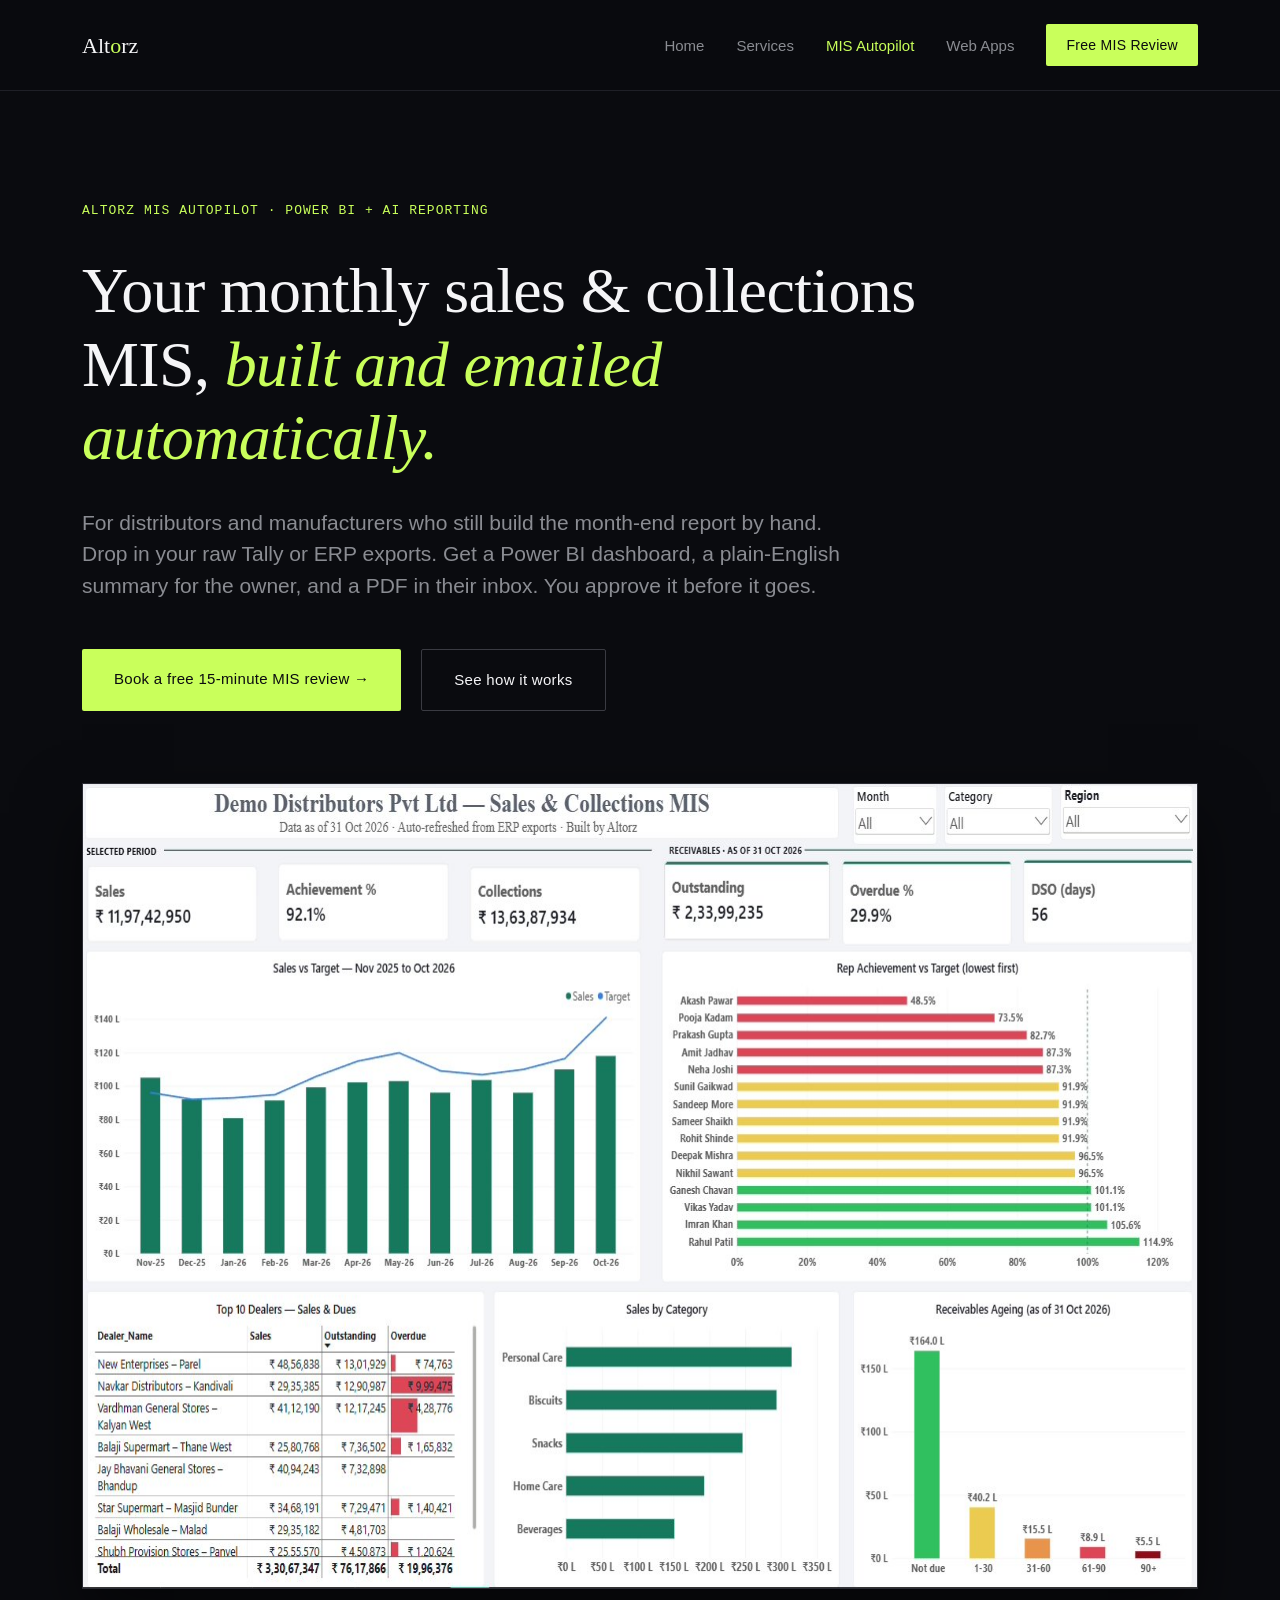
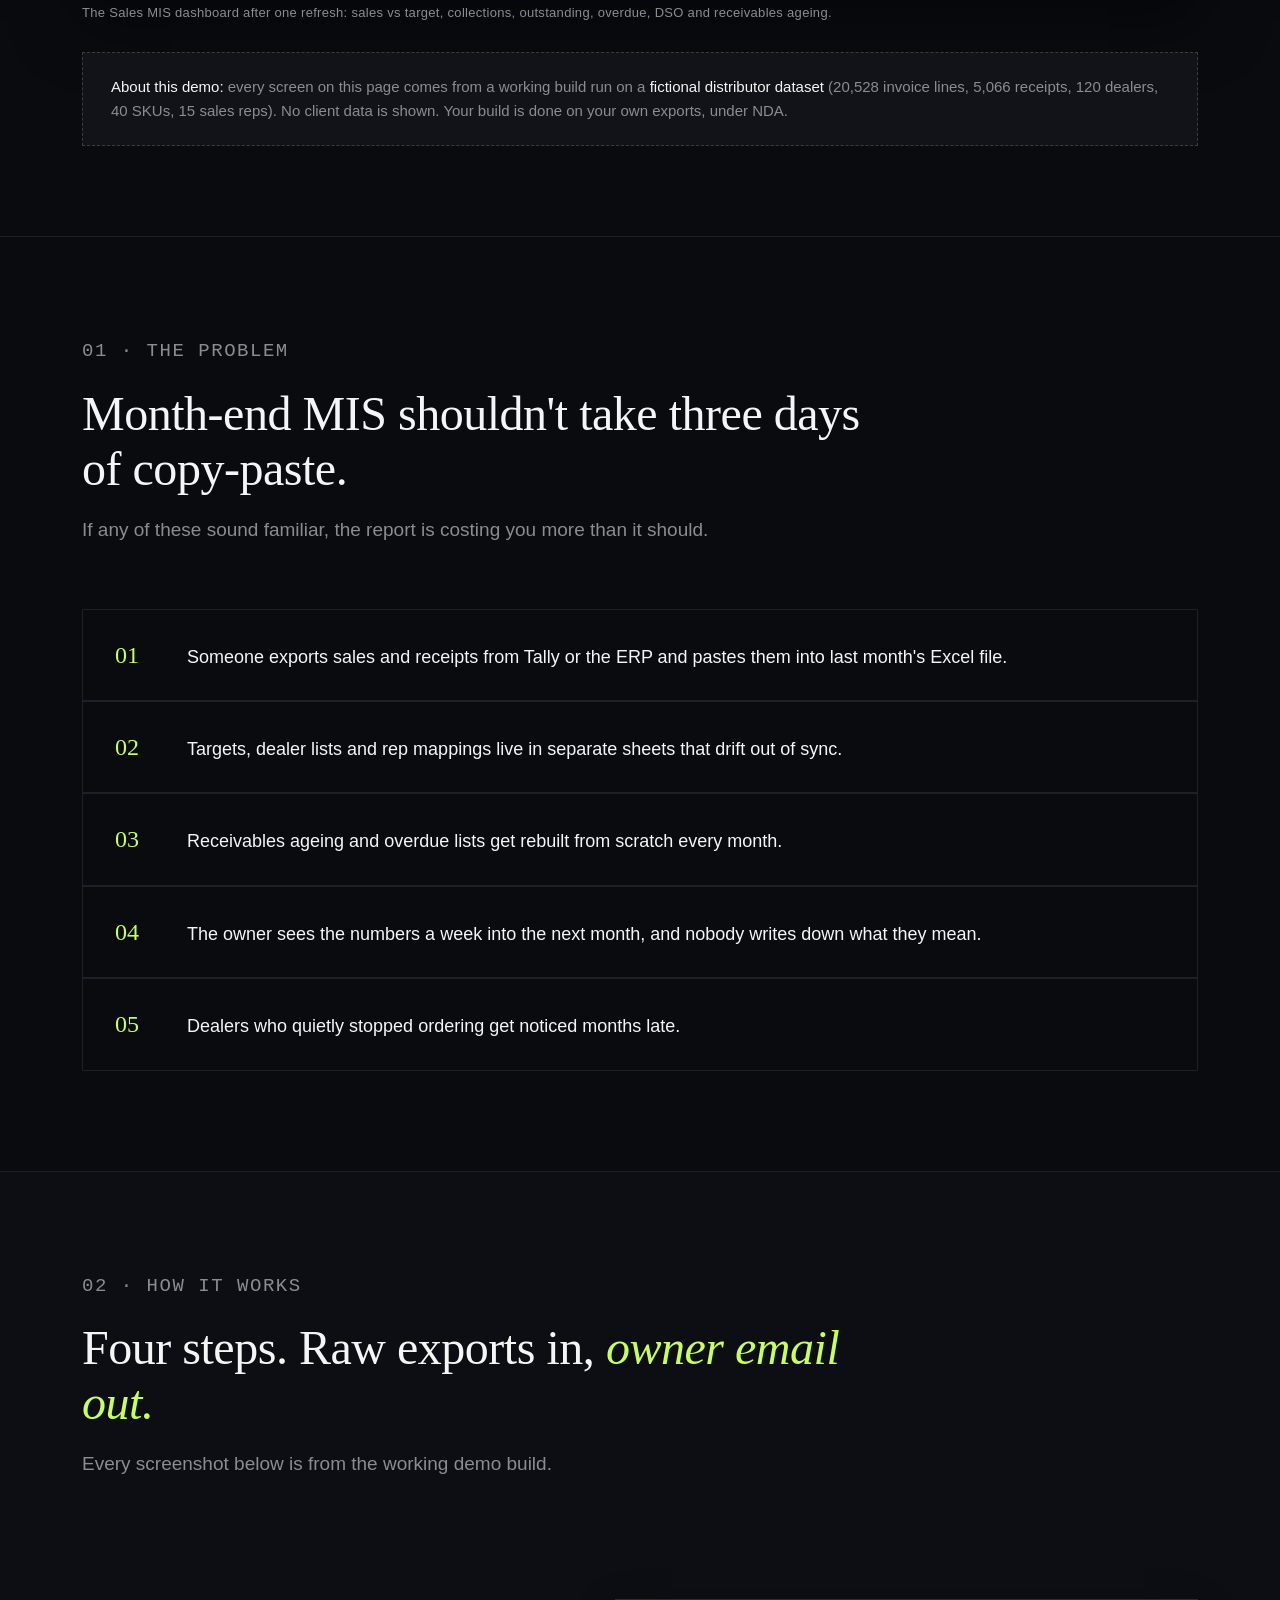
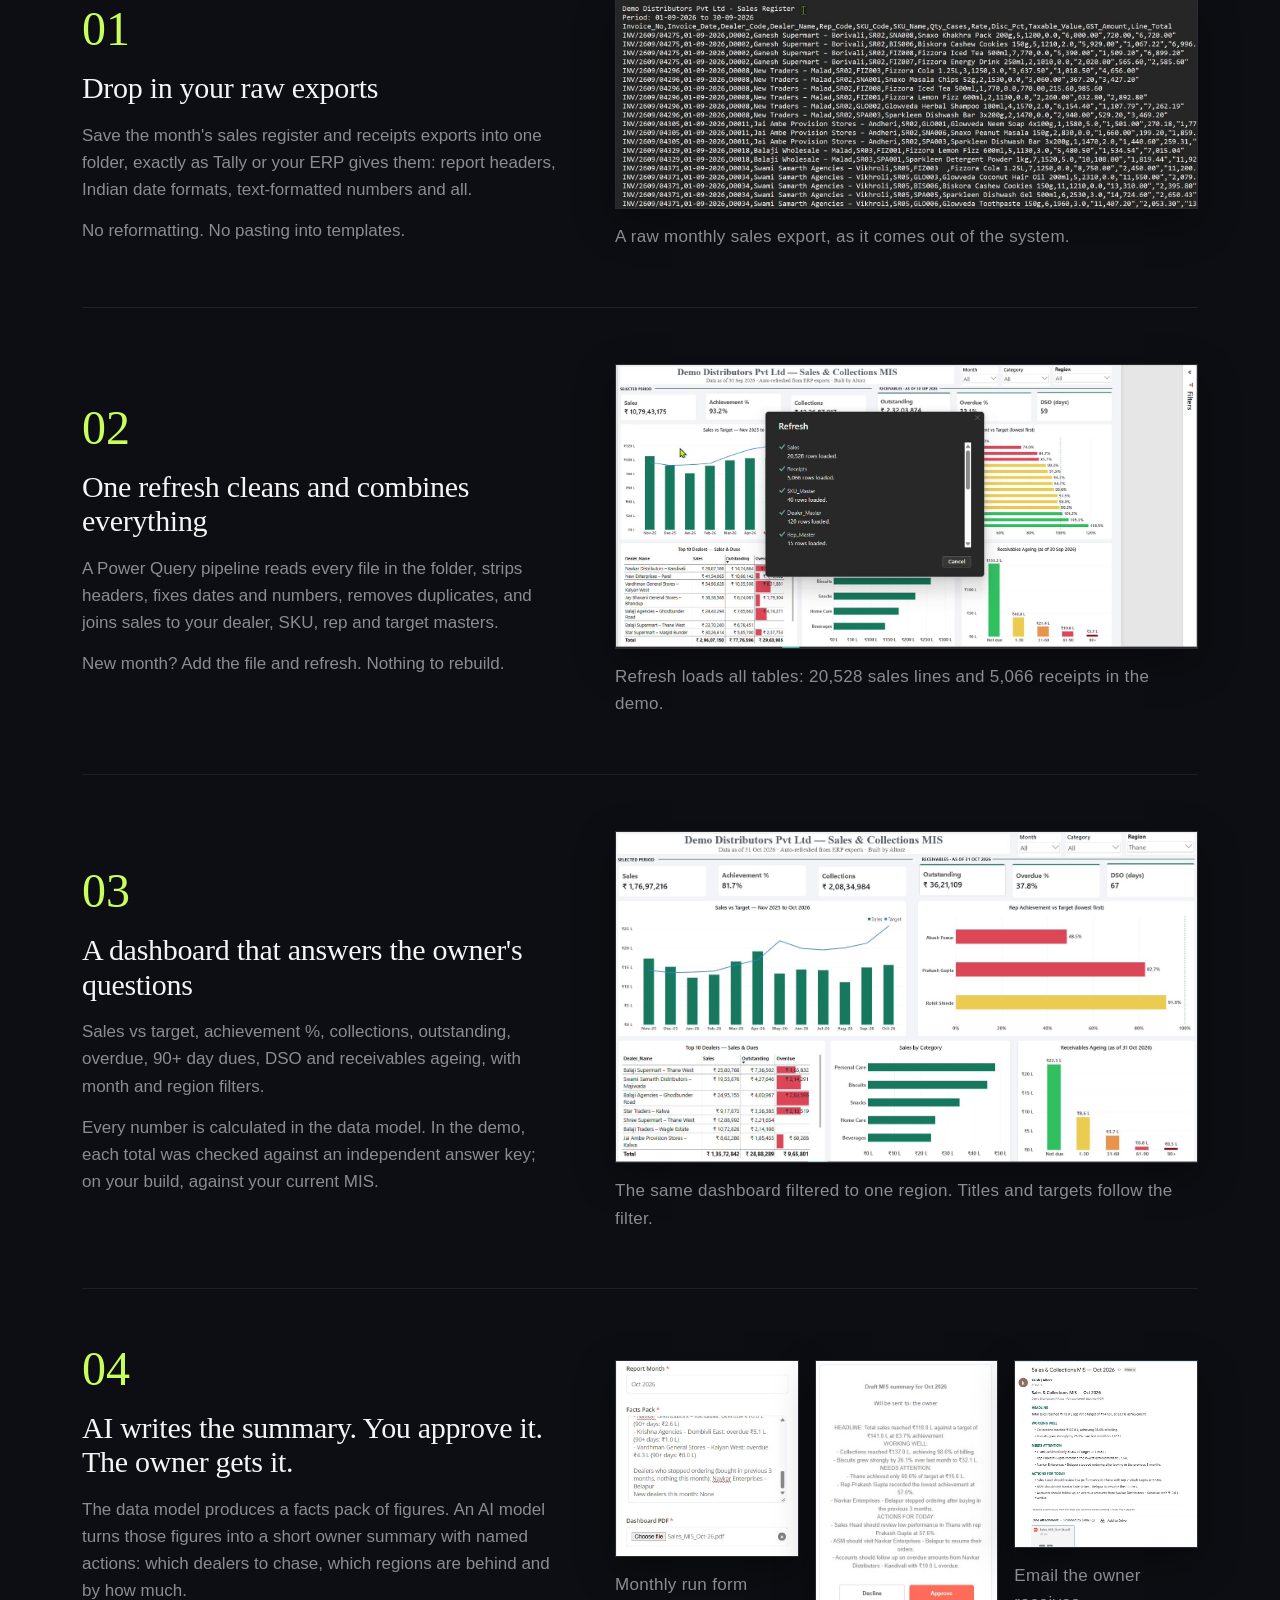
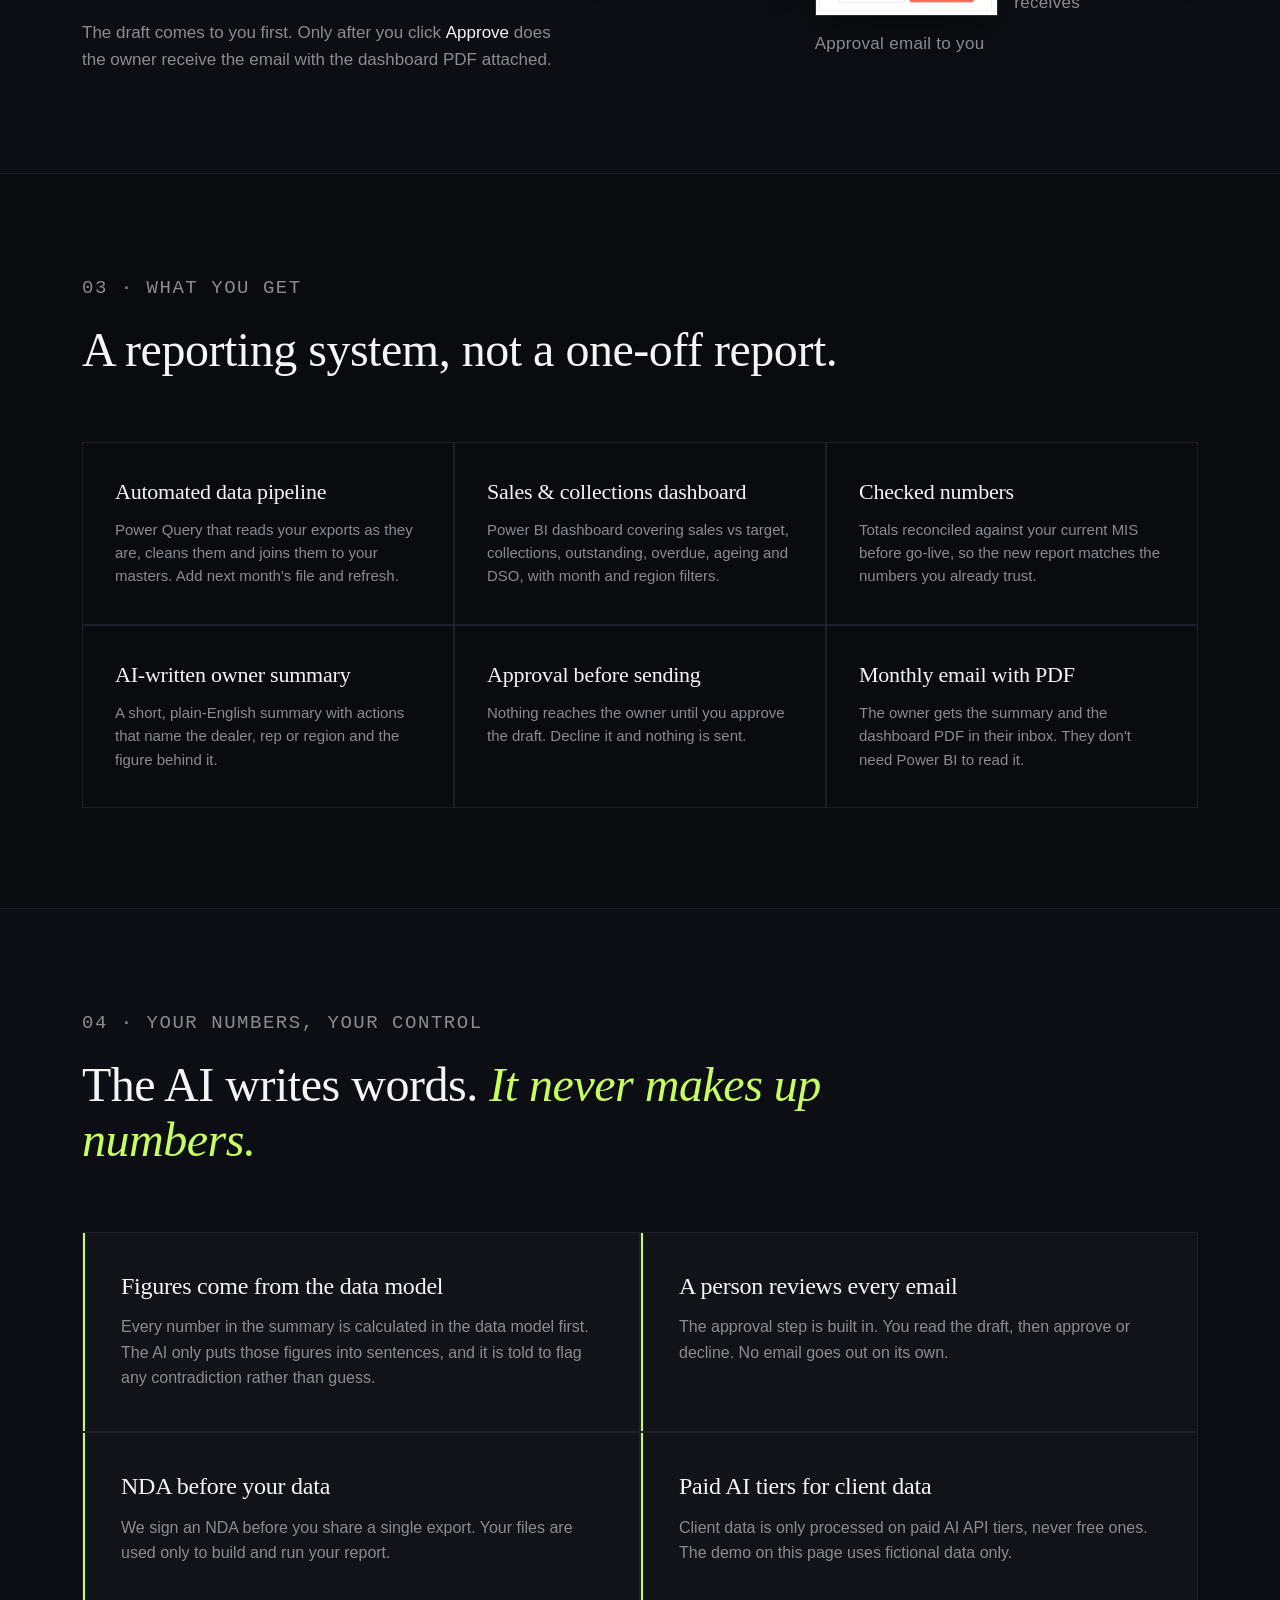
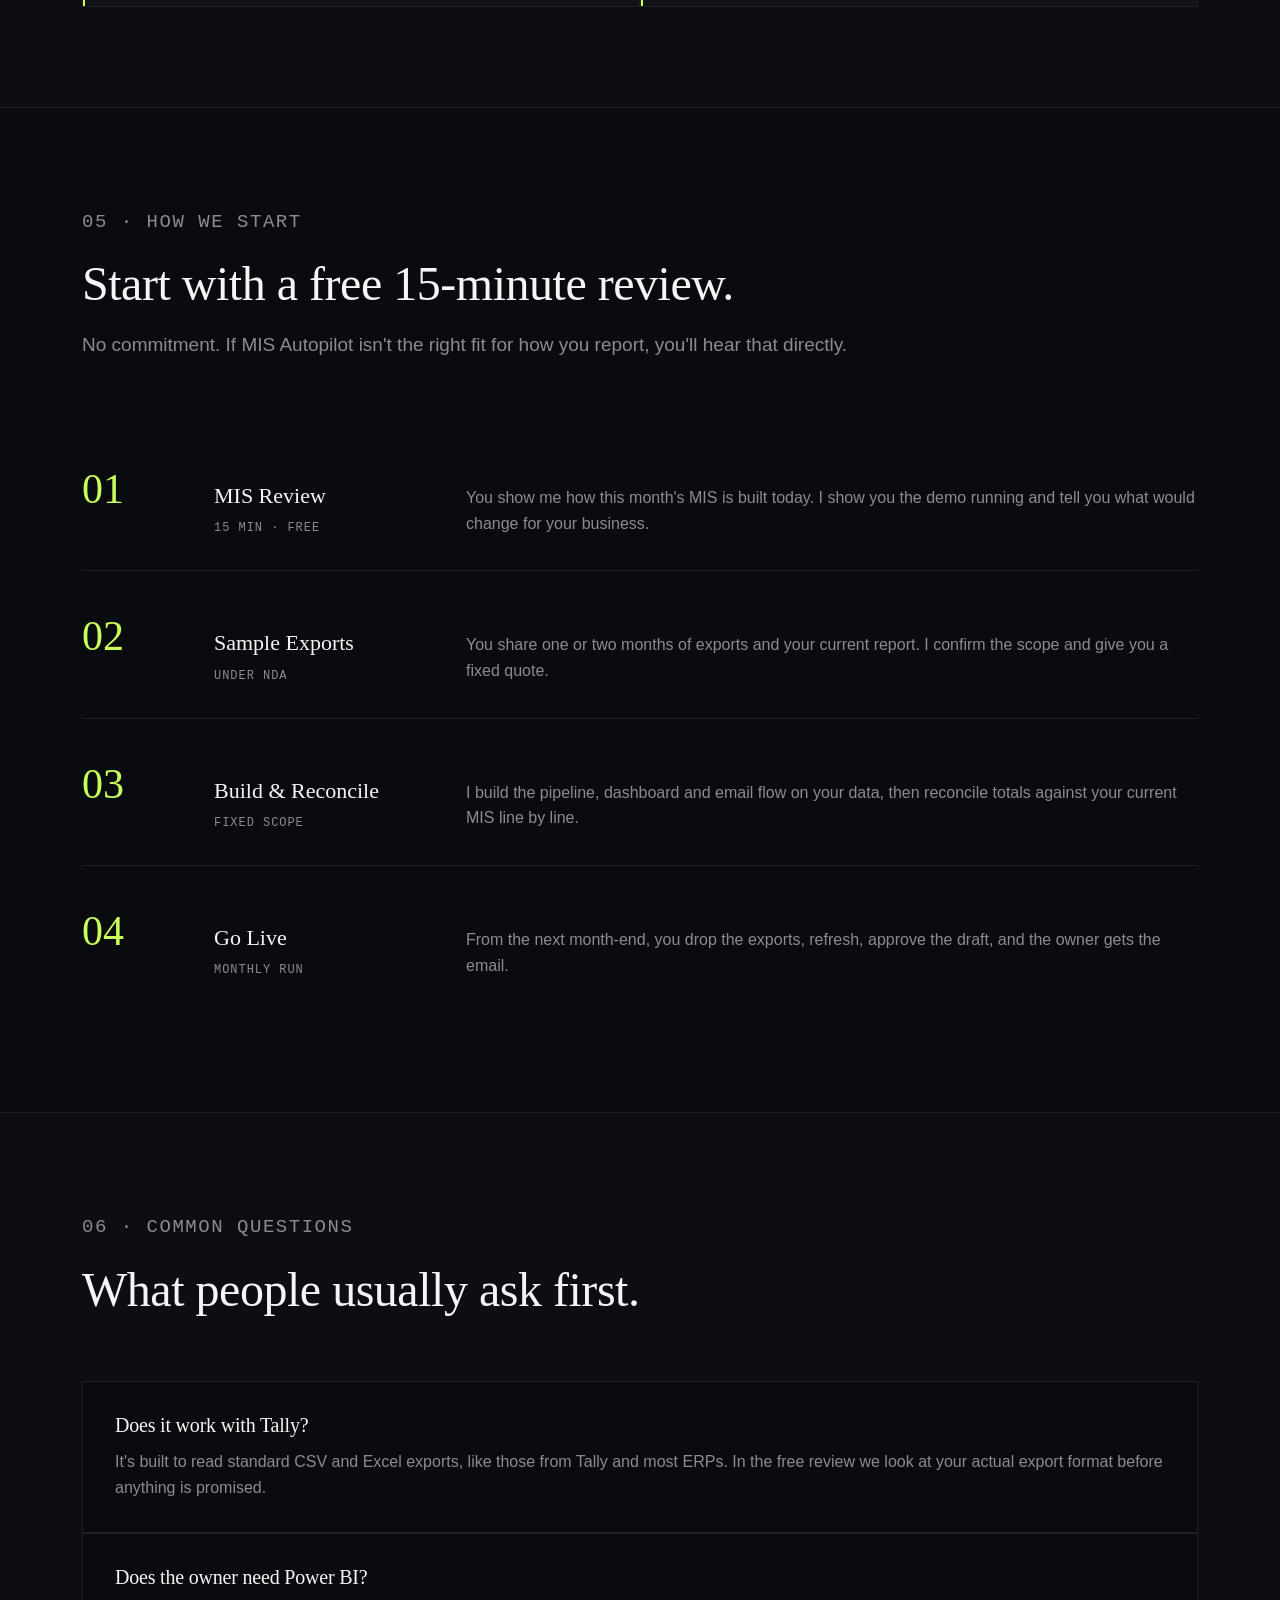
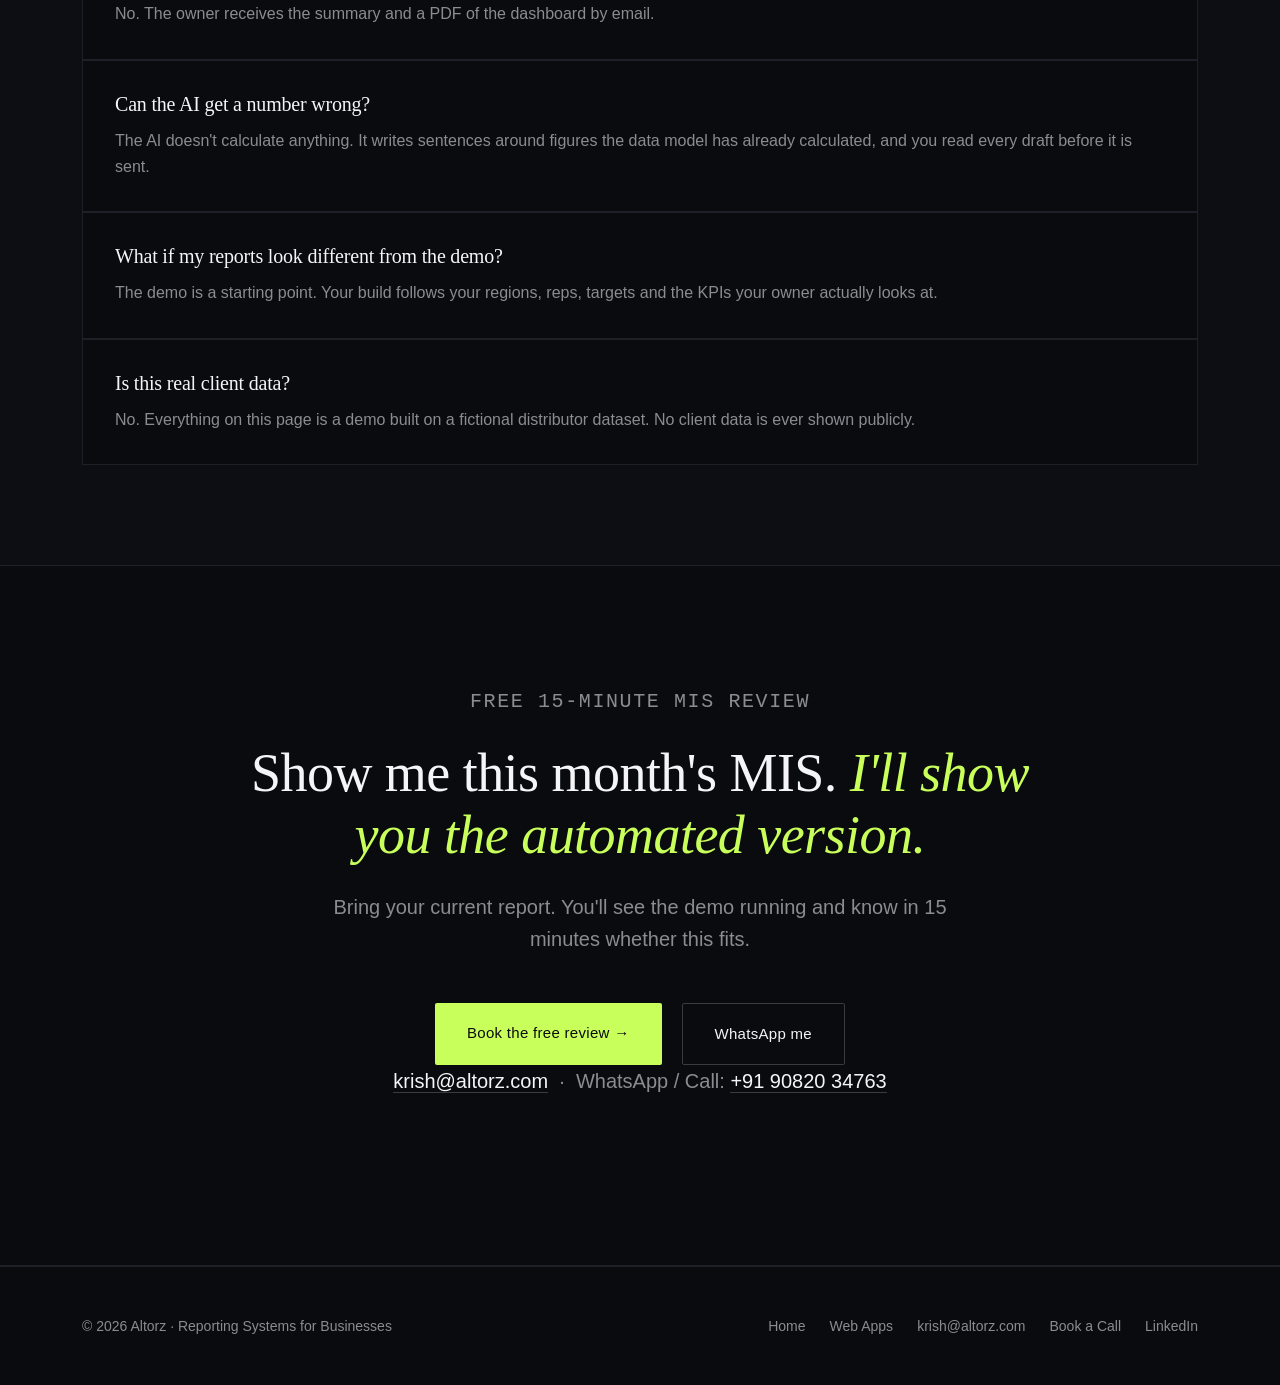
==== mis-autopilot.html @ 8b7f4b1b "Add MIS Autopilot service page" ====
<!DOCTYPE html>
<html lang="en">
<head>
<meta charset="UTF-8">
<meta name="viewport" content="width=device-width, initial-scale=1.0">
<title>Altorz MIS Autopilot: Automated Sales &amp; Collections MIS for Distributors — Altorz</title>
<meta name="description" content="Your monthly sales and collections MIS, built from raw Tally or ERP exports, with a Power BI dashboard and an AI-written summary you approve before it is emailed. For distributors and manufacturers.">
<meta property="og:type" content="website">
<meta property="og:title" content="Altorz MIS Autopilot: your monthly MIS, built and emailed automatically">
<meta property="og:description" content="Raw ERP exports in. Power BI dashboard, owner summary and PDF email out. You approve every email before it goes.">
<meta property="og:image" content="https://www.altorz.com/assets/images/mis/mis-03-dashboard.jpg">
<meta property="og:url" content="https://www.altorz.com/mis-autopilot.html">
<meta property="og:site_name" content="Altorz">
<meta name="twitter:card" content="summary_large_image">
<meta name="twitter:image" content="https://www.altorz.com/assets/images/mis/mis-03-dashboard.jpg">
<link rel="icon" type="image/png" href="/assets/images/altorz-favicon.png">

<style>
/* ============================================
   ALTORZ — Editorial Tech Dark
   MIS Autopilot Service Page
   (same design tokens as web-applications.html)
   ============================================ */
:root {
  --void-black: #0A0B0F;
  --bright-paper: #F5F5F7;
  --signal-lime: #C9FF5B;
  --muted-steel: #6B6E75;
  --pale-lime: #F0F9DC;
  --dim-steel: #8A8C92;
  --line: #1F2027;
  --panel: #121318;
}
* { margin: 0; padding: 0; box-sizing: border-box; }
html { scroll-behavior: smooth; }
body {
  font-family: 'Aptos', 'Inter', -apple-system, BlinkMacSystemFont, sans-serif;
  background: var(--void-black);
  color: var(--bright-paper);
  line-height: 1.6;
  font-size: 17px;
  -webkit-font-smoothing: antialiased;
}
img { max-width: 100%; display: block; }
.container { max-width: 1180px; margin: 0 auto; padding: 0 32px; }
h1, h2, h3, h4 { font-family: Georgia, 'Fraunces', serif; font-weight: normal; letter-spacing: -0.01em; line-height: 1.15; }
em { font-style: italic; color: var(--signal-lime); }
.mono { font-family: Consolas, 'JetBrains Mono', monospace; font-size: 13px; letter-spacing: 0.08em; text-transform: uppercase; color: var(--signal-lime); }

/* NAV */
nav { padding: 24px 0; border-bottom: 1px solid var(--line); position: sticky; top: 0; background: rgba(10,11,15,0.92); backdrop-filter: blur(12px); z-index: 100; }
nav .container { display: flex; justify-content: space-between; align-items: center; }
.logo { font-family: Georgia, serif; font-size: 22px; color: var(--bright-paper); text-decoration: none; }
.logo span { color: var(--signal-lime); }
.nav-links { display: flex; gap: 32px; list-style: none; align-items: center; }
.nav-links a { color: var(--dim-steel); text-decoration: none; font-size: 15px; transition: color 0.2s; }
.nav-links a:hover { color: var(--bright-paper); }
.nav-links a.active { color: var(--signal-lime); }

/* BUTTONS */
.cta-row { display: flex; gap: 20px; flex-wrap: wrap; }
.btn { display: inline-block; padding: 18px 32px; font-size: 15px; font-weight: 500; text-decoration: none; letter-spacing: 0.02em; border-radius: 2px; transition: all 0.2s; border: none; }
.btn-primary { background: var(--signal-lime); color: var(--void-black) !important; }
.btn-primary:hover { background: var(--pale-lime); transform: translateY(-1px); }
.btn-secondary { background: transparent; color: var(--bright-paper); border: 1px solid #3A3B42; }
.btn-secondary:hover { border-color: var(--signal-lime); color: var(--signal-lime); }

/* HERO */
.hero { padding: 110px 0 90px; border-bottom: 1px solid var(--line); }
.hero .mono { margin-bottom: 32px; }
.hero h1 { font-size: 64px; margin-bottom: 32px; max-width: 940px; }
.hero p.lead { font-size: 21px; color: var(--dim-steel); max-width: 760px; margin-bottom: 48px; line-height: 1.5; }
.hero-shot { margin-top: 72px; border: 1px solid #2A2B33; box-shadow: 0 30px 60px rgba(0,0,0,0.5); }
.caption { font-size: 13px; color: var(--dim-steel); margin-top: 14px; letter-spacing: 0.3px; }

/* DEMO NOTICE */
.notice { padding: 22px 28px; border: 1px dashed #3A3B42; background: var(--panel); color: var(--dim-steel); font-size: 15px; line-height: 1.6; margin-top: 28px; }
.notice strong { color: var(--bright-paper); font-weight: 500; }

/* SECTIONS */
section { padding: 100px 0; border-bottom: 1px solid var(--line); }
.section-head { margin-bottom: 64px; max-width: 820px; }
.section-head .mono { margin-bottom: 20px; }
.section-head h2 { font-size: 48px; margin-bottom: 20px; }
.section-head p { font-size: 19px; color: var(--dim-steel); line-height: 1.5; }

/* PROBLEM LIST */
.problem-list { display: grid; gap: 2px; background: var(--line); border: 1px solid var(--line); }
.problem-item { background: var(--void-black); padding: 26px 32px; display: flex; gap: 24px; align-items: baseline; }
.problem-item .num { font-family: Georgia, serif; font-size: 24px; color: var(--signal-lime); min-width: 48px; }
.problem-item p { font-size: 18px; }

/* HOW IT WORKS */
.step { display: grid; grid-template-columns: 0.9fr 1.1fr; gap: 56px; align-items: center; padding: 56px 0; border-bottom: 1px solid var(--line); }
.step:last-child { border-bottom: none; padding-bottom: 0; }
.step:first-child { padding-top: 0; }
.step-num { font-family: Georgia, serif; font-size: 48px; color: var(--signal-lime); line-height: 1; margin-bottom: 18px; }
.step h3 { font-size: 30px; margin-bottom: 16px; }
.step p { color: var(--dim-steel); font-size: 17px; line-height: 1.6; }
.step p + p { margin-top: 14px; }
.shot { border: 1px solid #2A2B33; box-shadow: 0 14px 36px rgba(0,0,0,0.35); background: #fff; }
.shot-pair { display: grid; grid-template-columns: 1fr 1fr; gap: 18px; align-items: start; }
.shot-trio { display: grid; grid-template-columns: repeat(3, 1fr); gap: 16px; align-items: start; }

/* WHAT YOU GET */
.build-grid { display: grid; grid-template-columns: repeat(3, 1fr); gap: 2px; background: var(--line); border: 1px solid var(--line); }
.build-item { background: var(--void-black); padding: 36px 32px; }
.build-item h3 { font-size: 22px; margin-bottom: 14px; }
.build-item p { color: var(--dim-steel); font-size: 15px; line-height: 1.55; }

/* TRUST */
.trust-grid { display: grid; grid-template-columns: repeat(2, 1fr); gap: 2px; background: var(--line); border: 1px solid var(--line); }
.trust-item { background: var(--panel); padding: 40px 36px; border-left: 2px solid var(--signal-lime); }
.trust-item h3 { font-size: 24px; margin-bottom: 14px; }
.trust-item p { color: var(--dim-steel); font-size: 16px; line-height: 1.6; }

/* PROCESS */
.process-step { padding: 32px 0; border-bottom: 1px solid var(--line); display: grid; grid-template-columns: 100px 220px 1fr; gap: 32px; align-items: baseline; }
.process-step:last-child { border-bottom: none; }
.process-step .n { font-family: Georgia, serif; font-size: 42px; color: var(--signal-lime); }
.process-step .t { font-family: Georgia, serif; font-size: 22px; }
.process-step .t small { display: block; font-family: Consolas, monospace; font-size: 12px; color: var(--dim-steel); text-transform: uppercase; letter-spacing: 0.08em; margin-top: 6px; }
.process-step .b { color: var(--dim-steel); font-size: 16px; line-height: 1.6; }

/* FAQ */
.faq-list { display: grid; gap: 2px; background: var(--line); border: 1px solid var(--line); }
.faq-item { background: var(--void-black); padding: 32px; }
.faq-item h4 { font-size: 20px; margin-bottom: 12px; }
.faq-item p { color: var(--dim-steel); font-size: 16px; line-height: 1.6; }

/* FINAL CTA */
.final-cta { text-align: center; padding: 120px 0; }
.final-cta .mono { margin-bottom: 24px; }
.final-cta h2 { font-size: 54px; margin: 0 auto 24px; max-width: 860px; }
.final-cta p { font-size: 20px; color: var(--dim-steel); max-width: 640px; margin: 0 auto 48px; }
.final-cta .cta-row { justify-content: center; }
.contact-line { margin-top: 36px; color: var(--dim-steel); font-size: 15px; }
.contact-line a { color: var(--bright-paper); text-decoration: none; border-bottom: 1px solid #3A3B42; }
.contact-line a:hover { color: var(--signal-lime); border-color: var(--signal-lime); }

/* FOOTER */
footer { padding: 48px 0; border-top: 1px solid var(--line); }
footer .container { display: flex; justify-content: space-between; align-items: center; flex-wrap: wrap; gap: 20px; }
footer p { color: var(--dim-steel); font-size: 14px; }
footer .foot-links { display: flex; gap: 24px; flex-wrap: wrap; }
footer .foot-links a { color: var(--dim-steel); text-decoration: none; font-size: 14px; }
footer .foot-links a:hover { color: var(--signal-lime); }

/* MOBILE */
@media (max-width: 900px) {
  .container { padding: 0 20px; }
  .nav-links li:not(:last-child) { display: none; }
  .hero { padding: 72px 0 60px; }
  .hero h1 { font-size: 40px; }
  .hero p.lead { font-size: 18px; }
  .hero-shot { margin-top: 48px; }
  section { padding: 64px 0; }
  .section-head { margin-bottom: 40px; }
  .section-head h2 { font-size: 32px; }
  .step { grid-template-columns: 1fr; gap: 28px; padding: 40px 0; }
  .step h3 { font-size: 26px; }
  .shot-trio { grid-template-columns: 1fr; }
  .build-grid, .trust-grid { grid-template-columns: 1fr; }
  .process-step { grid-template-columns: 1fr; gap: 10px; padding: 24px 0; }
  .process-step .n { font-size: 32px; }
  .final-cta { padding: 72px 0; }
  .final-cta h2 { font-size: 34px; }
  footer .container { flex-direction: column; text-align: center; }
}
</style>
</head>
<body>

<!-- ====== NAV ====== -->
<nav>
  <div class="container">
    <a href="/" class="logo">Alt<span>o</span>rz</a>
    <ul class="nav-links">
      <li><a href="/">Home</a></li>
      <li><a href="/#webApps">Services</a></li>
      <li><a href="/mis-autopilot.html" class="active">MIS Autopilot</a></li>
      <li><a href="/web-applications.html">Web Apps</a></li>
      <li><a href="https://cal.com/altorz/discovery" class="btn btn-primary" style="padding: 10px 20px; font-size: 14px;">Free MIS Review</a></li>
    </ul>
  </div>
</nav>

<!-- ====== HERO ====== -->
<header class="hero">
  <div class="container">
    <p class="mono">Altorz MIS Autopilot · Power BI + AI Reporting</p>
    <h1>Your monthly sales &amp; collections MIS, <em>built and emailed automatically.</em></h1>
    <p class="lead">
      For distributors and manufacturers who still build the month-end report by hand.
      Drop in your raw Tally or ERP exports. Get a Power BI dashboard, a plain-English
      summary for the owner, and a PDF in their inbox. You approve it before it goes.
    </p>
    <div class="cta-row">
      <a href="https://cal.com/altorz/discovery" class="btn btn-primary">Book a free 15-minute MIS review →</a>
      <a href="#how-it-works" class="btn btn-secondary">See how it works</a>
    </div>

    <img class="hero-shot" src="/assets/images/mis/mis-03-dashboard.jpg" alt="MIS Autopilot Power BI dashboard showing sales vs target, collections, outstanding and receivables ageing" width="1415" height="806">
    <p class="caption">The Sales MIS dashboard after one refresh: sales vs target, collections, outstanding, overdue, DSO and receivables ageing.</p>

    <div class="notice">
      <strong>About this demo:</strong> every screen on this page comes from a working build run on a
      <strong>fictional distributor dataset</strong> (20,528 invoice lines, 5,066 receipts, 120 dealers,
      40 SKUs, 15 sales reps). No client data is shown. Your build is done on your own exports, under NDA.
    </div>
  </div>
</header>

<!-- ====== PROBLEM ====== -->
<section>
  <div class="container">
    <div class="section-head">
      <p class="mono">01 · The Problem</p>
      <h2>Month-end MIS shouldn't take three days of copy-paste.</h2>
      <p>If any of these sound familiar, the report is costing you more than it should.</p>
    </div>
    <div class="problem-list">
      <div class="problem-item"><span class="num">01</span><p>Someone exports sales and receipts from Tally or the ERP and pastes them into last month's Excel file.</p></div>
      <div class="problem-item"><span class="num">02</span><p>Targets, dealer lists and rep mappings live in separate sheets that drift out of sync.</p></div>
      <div class="problem-item"><span class="num">03</span><p>Receivables ageing and overdue lists get rebuilt from scratch every month.</p></div>
      <div class="problem-item"><span class="num">04</span><p>The owner sees the numbers a week into the next month, and nobody writes down what they mean.</p></div>
      <div class="problem-item"><span class="num">05</span><p>Dealers who quietly stopped ordering get noticed months late.</p></div>
    </div>
  </div>
</section>

<!-- ====== HOW IT WORKS ====== -->
<section id="how-it-works" style="background: #0D0E13;">
  <div class="container">
    <div class="section-head">
      <p class="mono">02 · How It Works</p>
      <h2>Four steps. Raw exports in, <em>owner email out.</em></h2>
      <p>Every screenshot below is from the working demo build.</p>
    </div>

    <div class="step">
      <div>
        <div class="step-num">01</div>
        <h3>Drop in your raw exports</h3>
        <p>Save the month's sales register and receipts exports into one folder, exactly as Tally or your ERP gives them: report headers, Indian date formats, text-formatted numbers and all.</p>
        <p>No reformatting. No pasting into templates.</p>
      </div>
      <div>
        <img class="shot" src="/assets/images/mis/mis-01-raw-erp-export.jpg" alt="Raw ERP sales register export with report header rows and unformatted data" loading="lazy">
        <p class="caption">A raw monthly sales export, as it comes out of the system.</p>
      </div>
    </div>

    <div class="step">
      <div>
        <div class="step-num">02</div>
        <h3>One refresh cleans and combines everything</h3>
        <p>A Power Query pipeline reads every file in the folder, strips headers, fixes dates and numbers, removes duplicates, and joins sales to your dealer, SKU, rep and target masters.</p>
        <p>New month? Add the file and refresh. Nothing to rebuild.</p>
      </div>
      <div>
        <img class="shot" src="/assets/images/mis/mis-02-one-click-refresh.jpg" alt="Power BI refresh showing all tables loaded with row counts" loading="lazy">
        <p class="caption">Refresh loads all tables: 20,528 sales lines and 5,066 receipts in the demo.</p>
      </div>
    </div>

    <div class="step">
      <div>
        <div class="step-num">03</div>
        <h3>A dashboard that answers the owner's questions</h3>
        <p>Sales vs target, achievement %, collections, outstanding, overdue, 90+ day dues, DSO and receivables ageing, with month and region filters.</p>
        <p>Every number is calculated in the data model. In the demo, each total was checked against an independent answer key; on your build, against your current MIS.</p>
      </div>
      <div>
        <img class="shot" src="/assets/images/mis/mis-04-dashboard-region-filter.jpg" alt="Dashboard filtered to a single region, with titles updating to match" loading="lazy">
        <p class="caption">The same dashboard filtered to one region. Titles and targets follow the filter.</p>
      </div>
    </div>

    <div class="step">
      <div>
        <div class="step-num">04</div>
        <h3>AI writes the summary. You approve it. The owner gets it.</h3>
        <p>The data model produces a facts pack of figures. An AI model turns those figures into a short owner summary with named actions: which dealers to chase, which regions are behind and by how much.</p>
        <p>The draft comes to you first. Only after you click <strong style="color: var(--bright-paper); font-weight: 500;">Approve</strong> does the owner receive the email with the dashboard PDF attached.</p>
      </div>
      <div class="shot-trio">
        <div>
          <img class="shot" src="/assets/images/mis/mis-05-monthly-run-form.jpg" alt="Monthly run form for the report month, facts pack and dashboard PDF" loading="lazy">
          <p class="caption">Monthly run form</p>
        </div>
        <div>
          <img class="shot" src="/assets/images/mis/mis-06-approval-email.jpg" alt="Approval email with the AI-written draft and Approve or Decline buttons" loading="lazy">
          <p class="caption">Approval email to you</p>
        </div>
        <div>
          <img class="shot" src="/assets/images/mis/mis-07-owner-email.jpg" alt="Final owner email with the monthly summary and PDF attachment" loading="lazy">
          <p class="caption">Email the owner receives</p>
        </div>
      </div>
    </div>
  </div>
</section>

<!-- ====== WHAT YOU GET ====== -->
<section>
  <div class="container">
    <div class="section-head">
      <p class="mono">03 · What You Get</p>
      <h2>A reporting system, not a one-off report.</h2>
    </div>
    <div class="build-grid">
      <div class="build-item"><h3>Automated data pipeline</h3><p>Power Query that reads your exports as they are, cleans them and joins them to your masters. Add next month's file and refresh.</p></div>
      <div class="build-item"><h3>Sales &amp; collections dashboard</h3><p>Power BI dashboard covering sales vs target, collections, outstanding, overdue, ageing and DSO, with month and region filters.</p></div>
      <div class="build-item"><h3>Checked numbers</h3><p>Totals reconciled against your current MIS before go-live, so the new report matches the numbers you already trust.</p></div>
      <div class="build-item"><h3>AI-written owner summary</h3><p>A short, plain-English summary with actions that name the dealer, rep or region and the figure behind it.</p></div>
      <div class="build-item"><h3>Approval before sending</h3><p>Nothing reaches the owner until you approve the draft. Decline it and nothing is sent.</p></div>
      <div class="build-item"><h3>Monthly email with PDF</h3><p>The owner gets the summary and the dashboard PDF in their inbox. They don't need Power BI to read it.</p></div>
    </div>
  </div>
</section>

<!-- ====== TRUST ====== -->
<section style="background: #0D0E13;">
  <div class="container">
    <div class="section-head">
      <p class="mono">04 · Your Numbers, Your Control</p>
      <h2>The AI writes words. <em>It never makes up numbers.</em></h2>
    </div>
    <div class="trust-grid">
      <div class="trust-item"><h3>Figures come from the data model</h3><p>Every number in the summary is calculated in the data model first. The AI only puts those figures into sentences, and it is told to flag any contradiction rather than guess.</p></div>
      <div class="trust-item"><h3>A person reviews every email</h3><p>The approval step is built in. You read the draft, then approve or decline. No email goes out on its own.</p></div>
      <div class="trust-item"><h3>NDA before your data</h3><p>We sign an NDA before you share a single export. Your files are used only to build and run your report.</p></div>
      <div class="trust-item"><h3>Paid AI tiers for client data</h3><p>Client data is only processed on paid AI API tiers, never free ones. The demo on this page uses fictional data only.</p></div>
    </div>
  </div>
</section>

<!-- ====== PROCESS ====== -->
<section>
  <div class="container">
    <div class="section-head">
      <p class="mono">05 · How We Start</p>
      <h2>Start with a free 15-minute review.</h2>
      <p>No commitment. If MIS Autopilot isn't the right fit for how you report, you'll hear that directly.</p>
    </div>
    <div>
      <div class="process-step"><div class="n">01</div><div class="t">MIS Review<small>15 min · Free</small></div><div class="b">You show me how this month's MIS is built today. I show you the demo running and tell you what would change for your business.</div></div>
      <div class="process-step"><div class="n">02</div><div class="t">Sample Exports<small>Under NDA</small></div><div class="b">You share one or two months of exports and your current report. I confirm the scope and give you a fixed quote.</div></div>
      <div class="process-step"><div class="n">03</div><div class="t">Build &amp; Reconcile<small>Fixed scope</small></div><div class="b">I build the pipeline, dashboard and email flow on your data, then reconcile totals against your current MIS line by line.</div></div>
      <div class="process-step"><div class="n">04</div><div class="t">Go Live<small>Monthly run</small></div><div class="b">From the next month-end, you drop the exports, refresh, approve the draft, and the owner gets the email.</div></div>
    </div>
  </div>
</section>

<!-- ====== FAQ ====== -->
<section style="background: #0D0E13;">
  <div class="container">
    <div class="section-head">
      <p class="mono">06 · Common Questions</p>
      <h2>What people usually ask first.</h2>
    </div>
    <div class="faq-list">
      <div class="faq-item"><h4>Does it work with Tally?</h4><p>It's built to read standard CSV and Excel exports, like those from Tally and most ERPs. In the free review we look at your actual export format before anything is promised.</p></div>
      <div class="faq-item"><h4>Does the owner need Power BI?</h4><p>No. The owner receives the summary and a PDF of the dashboard by email.</p></div>
      <div class="faq-item"><h4>Can the AI get a number wrong?</h4><p>The AI doesn't calculate anything. It writes sentences around figures the data model has already calculated, and you read every draft before it is sent.</p></div>
      <div class="faq-item"><h4>What if my reports look different from the demo?</h4><p>The demo is a starting point. Your build follows your regions, reps, targets and the KPIs your owner actually looks at.</p></div>
      <div class="faq-item"><h4>Is this real client data?</h4><p>No. Everything on this page is a demo built on a fictional distributor dataset. No client data is ever shown publicly.</p></div>
    </div>
  </div>
</section>

<!-- ====== FINAL CTA ====== -->
<section class="final-cta">
  <div class="container">
    <p class="mono">Free 15-minute MIS review</p>
    <h2>Show me this month's MIS. <em>I'll show you the automated version.</em></h2>
    <p>Bring your current report. You'll see the demo running and know in 15 minutes whether this fits.</p>
    <div class="cta-row">
      <a href="https://cal.com/altorz/discovery" class="btn btn-primary">Book the free review →</a>
      <a href="https://wa.me/919082034763" class="btn btn-secondary" target="_blank" rel="noopener">WhatsApp me</a>
    </div>
    <p class="contact-line"><a href="mailto:krish@altorz.com">krish@altorz.com</a> &nbsp;·&nbsp; WhatsApp / Call: <a href="tel:+919082034763">+91 90820 34763</a></p>
  </div>
</section>

<!-- ====== FOOTER ====== -->
<footer>
  <div class="container">
    <p>&copy; 2026 Altorz · Reporting Systems for Businesses</p>
    <div class="foot-links">
      <a href="/">Home</a>
      <a href="/web-applications.html">Web Apps</a>
      <a href="mailto:krish@altorz.com">krish@altorz.com</a>
      <a href="https://cal.com/altorz/discovery">Book a Call</a>
      <a href="https://linkedin.com/in/krishborade">LinkedIn</a>
    </div>
  </div>
</footer>

</body>
</html>
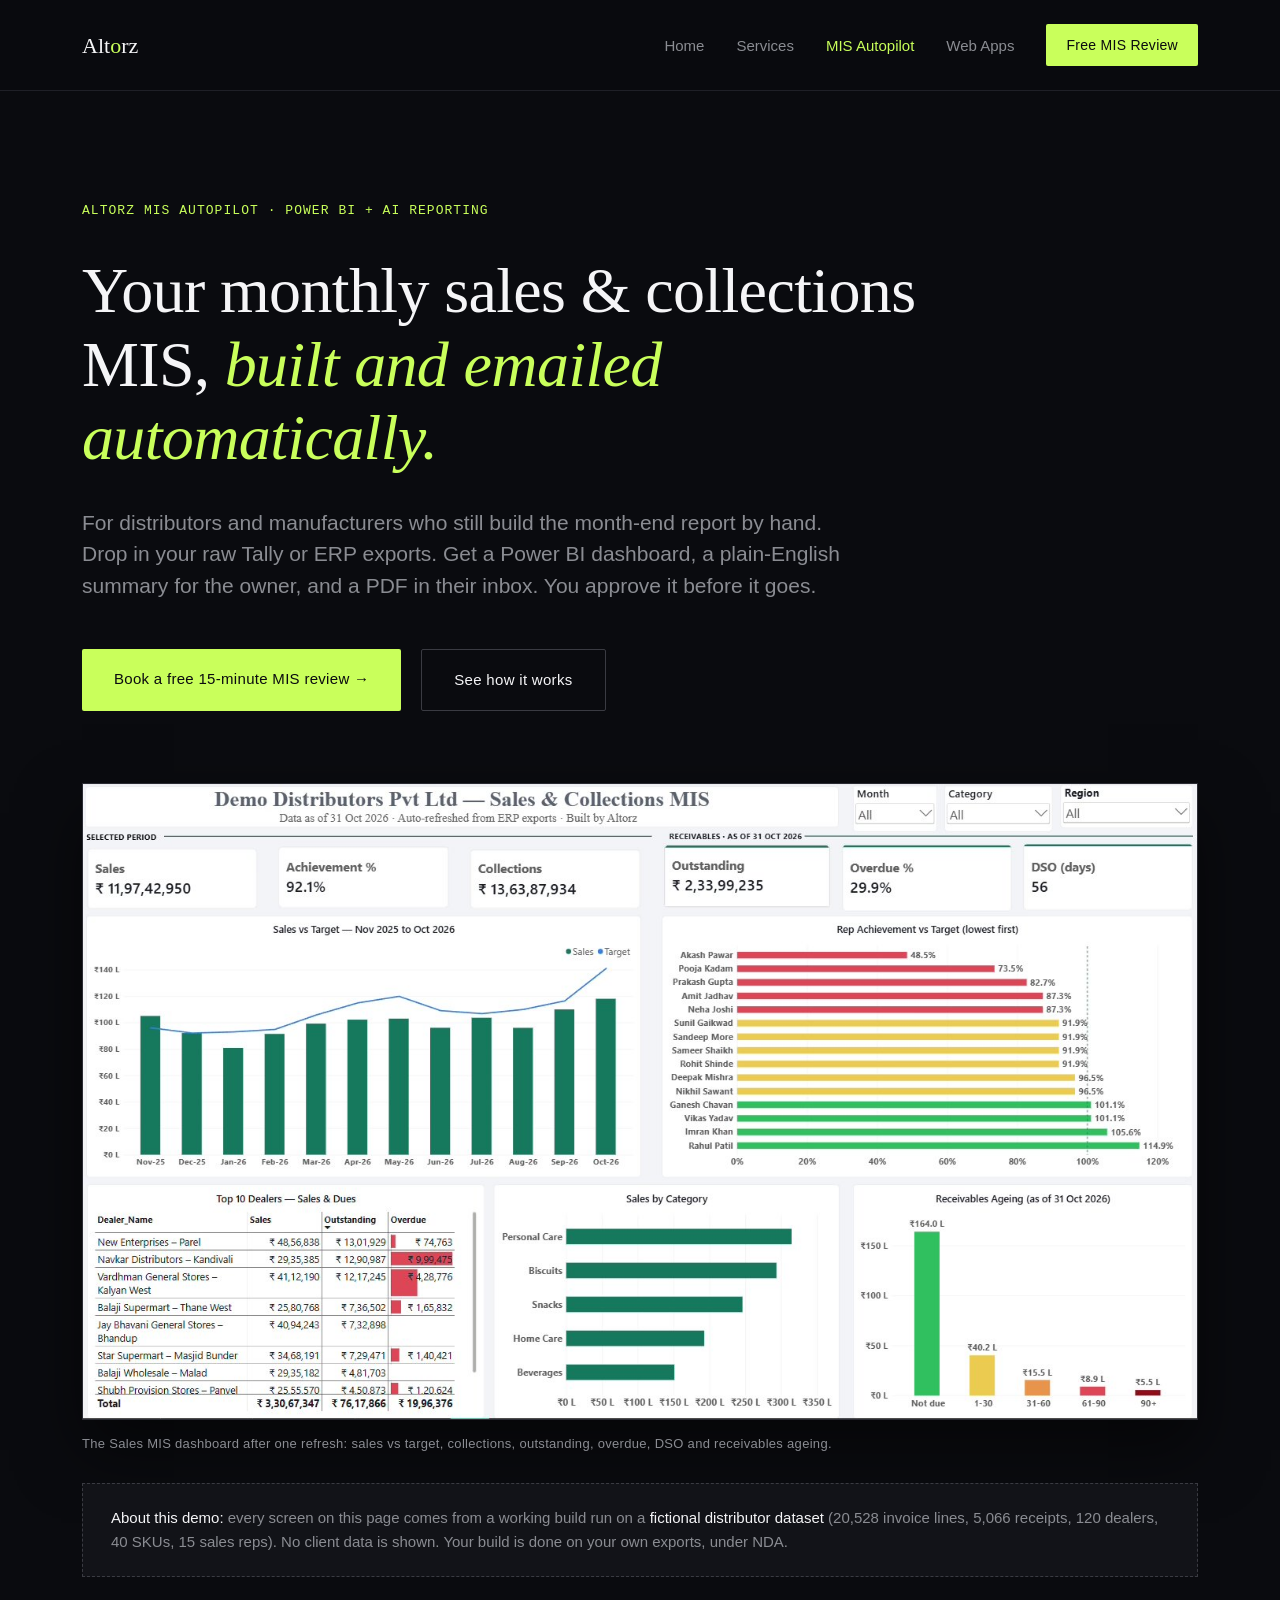
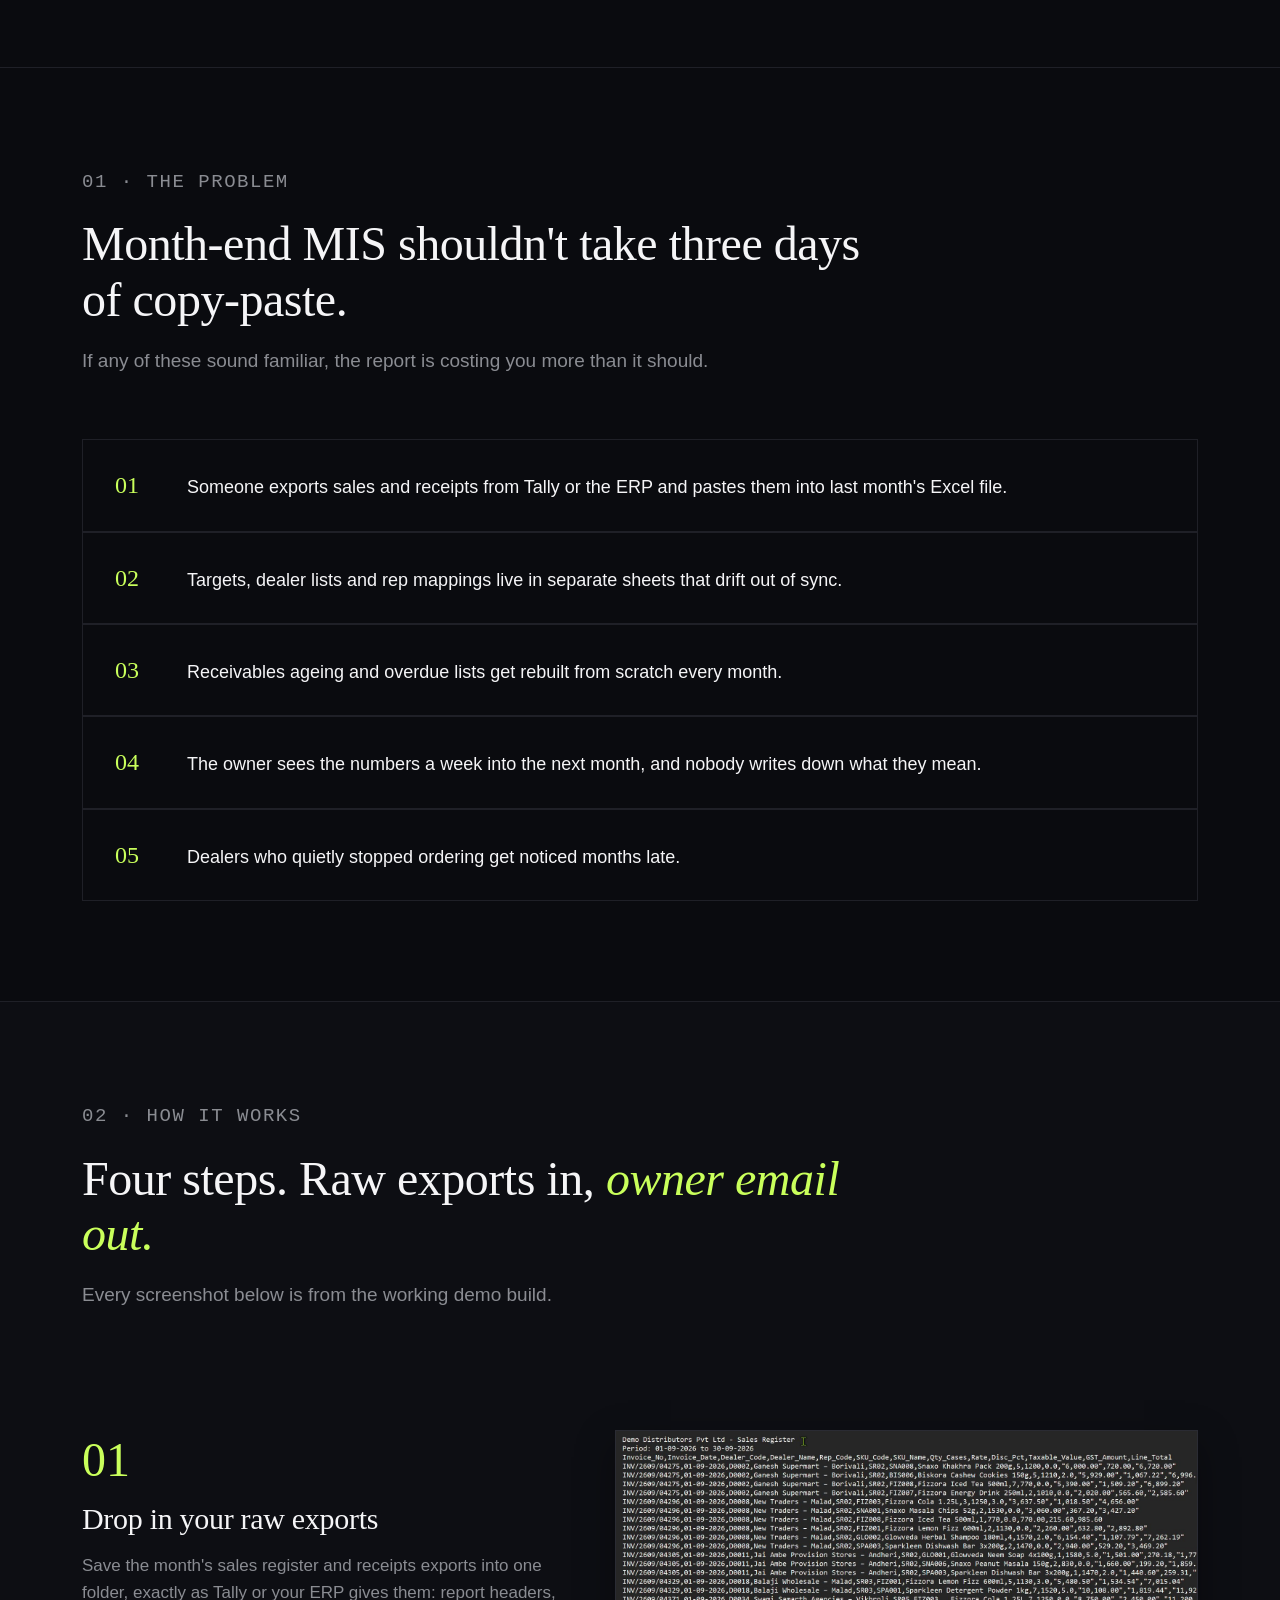
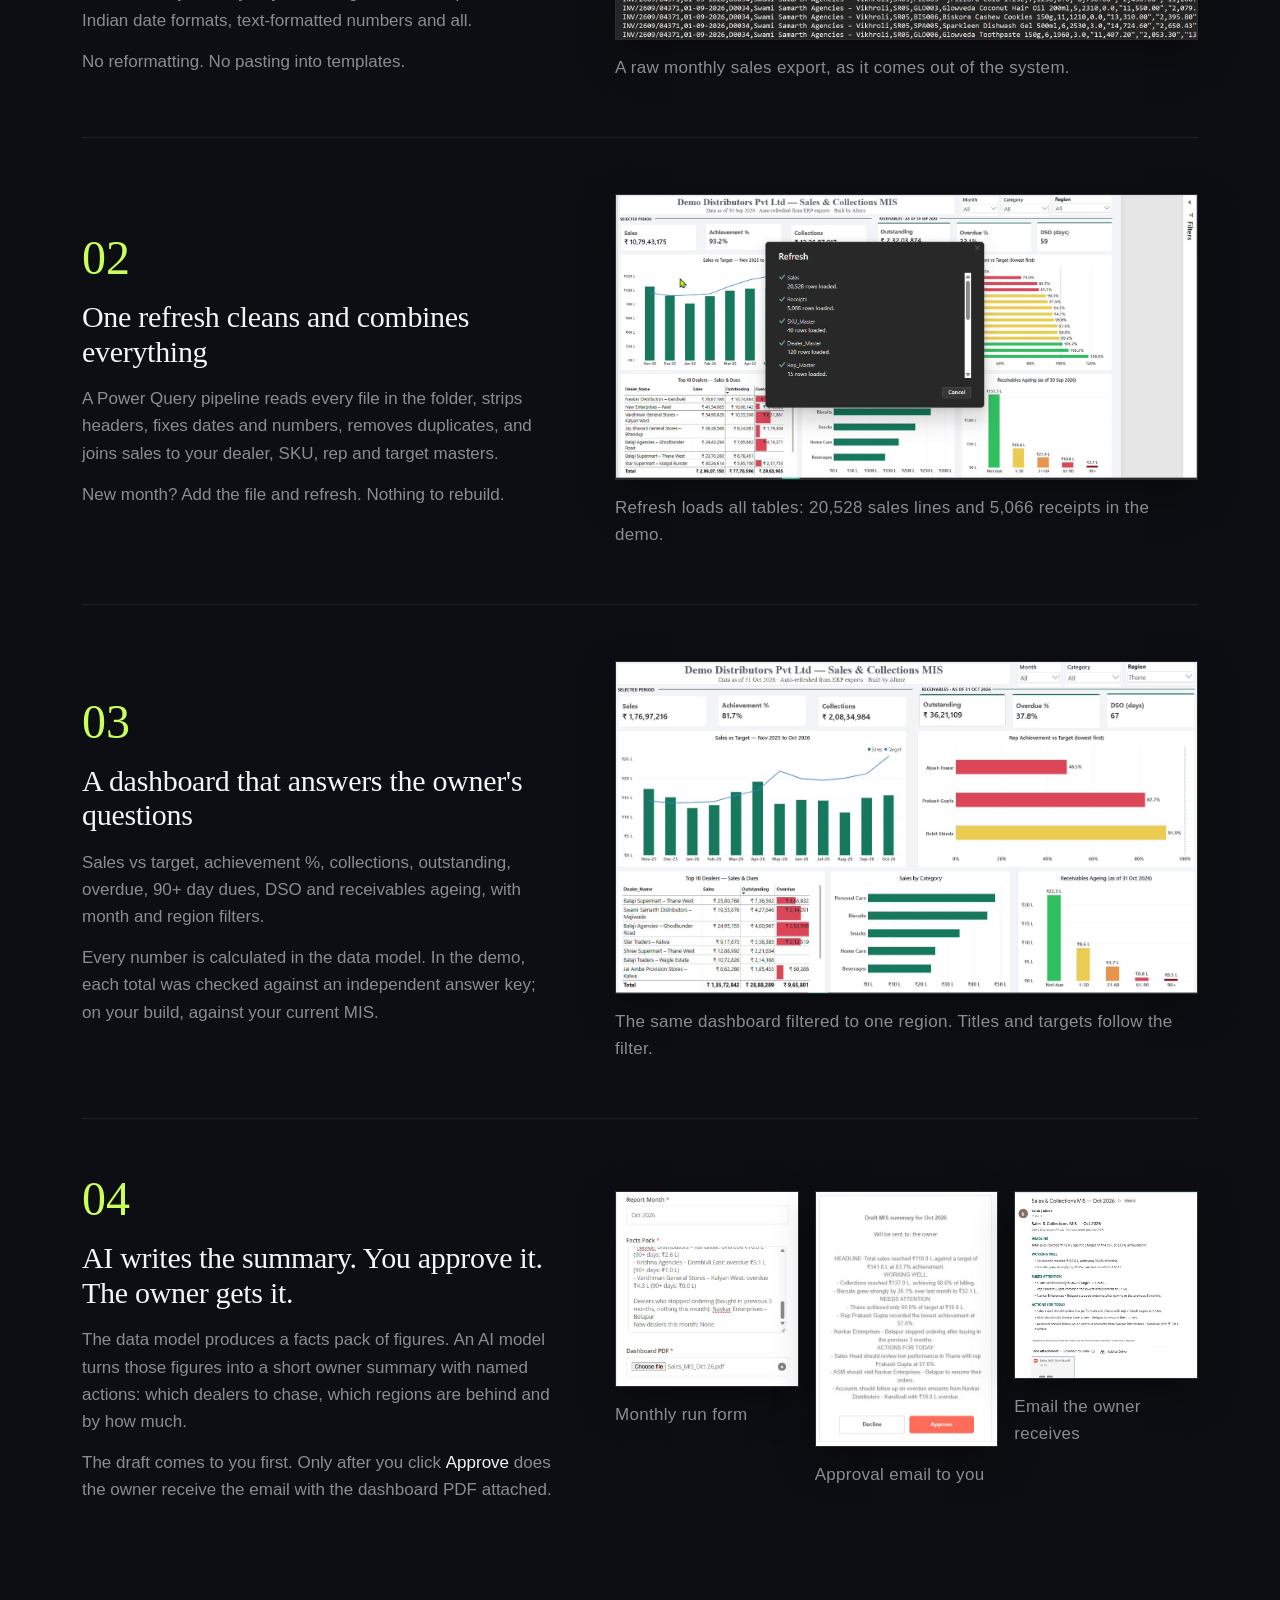
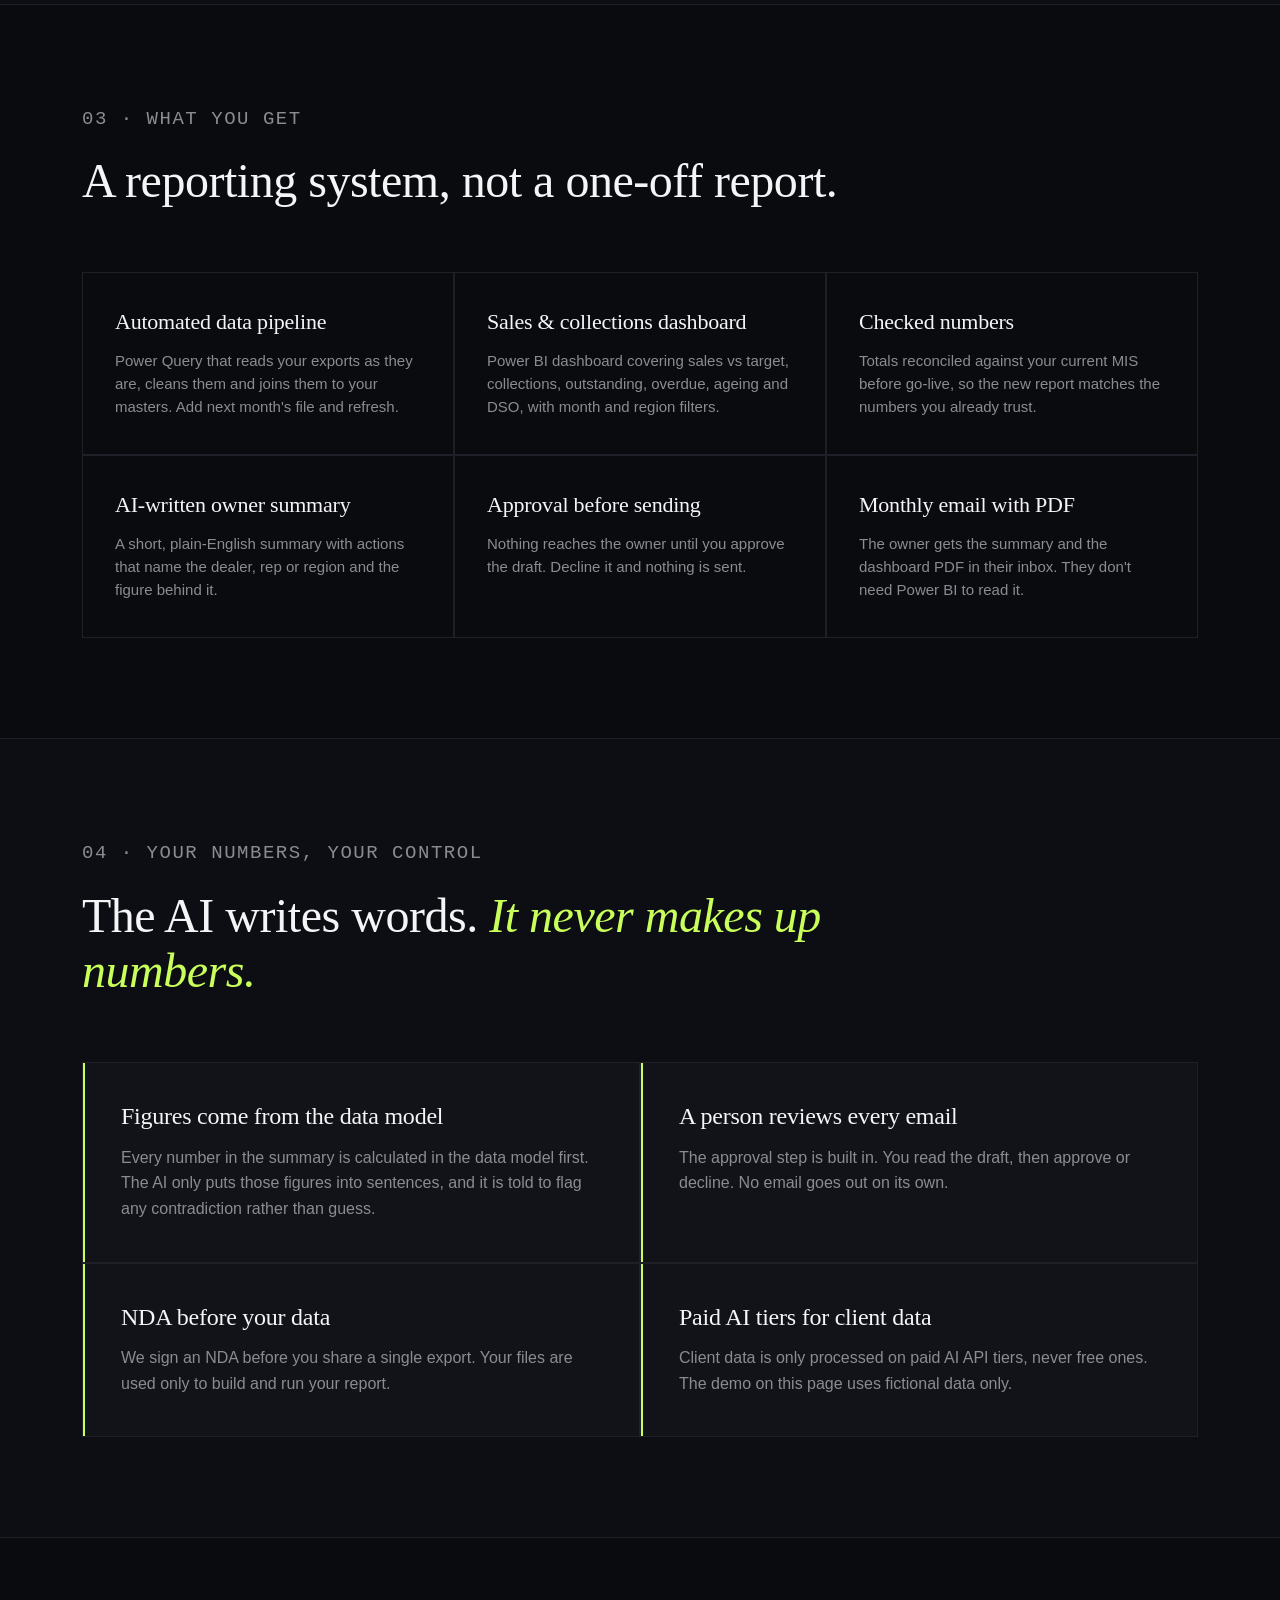
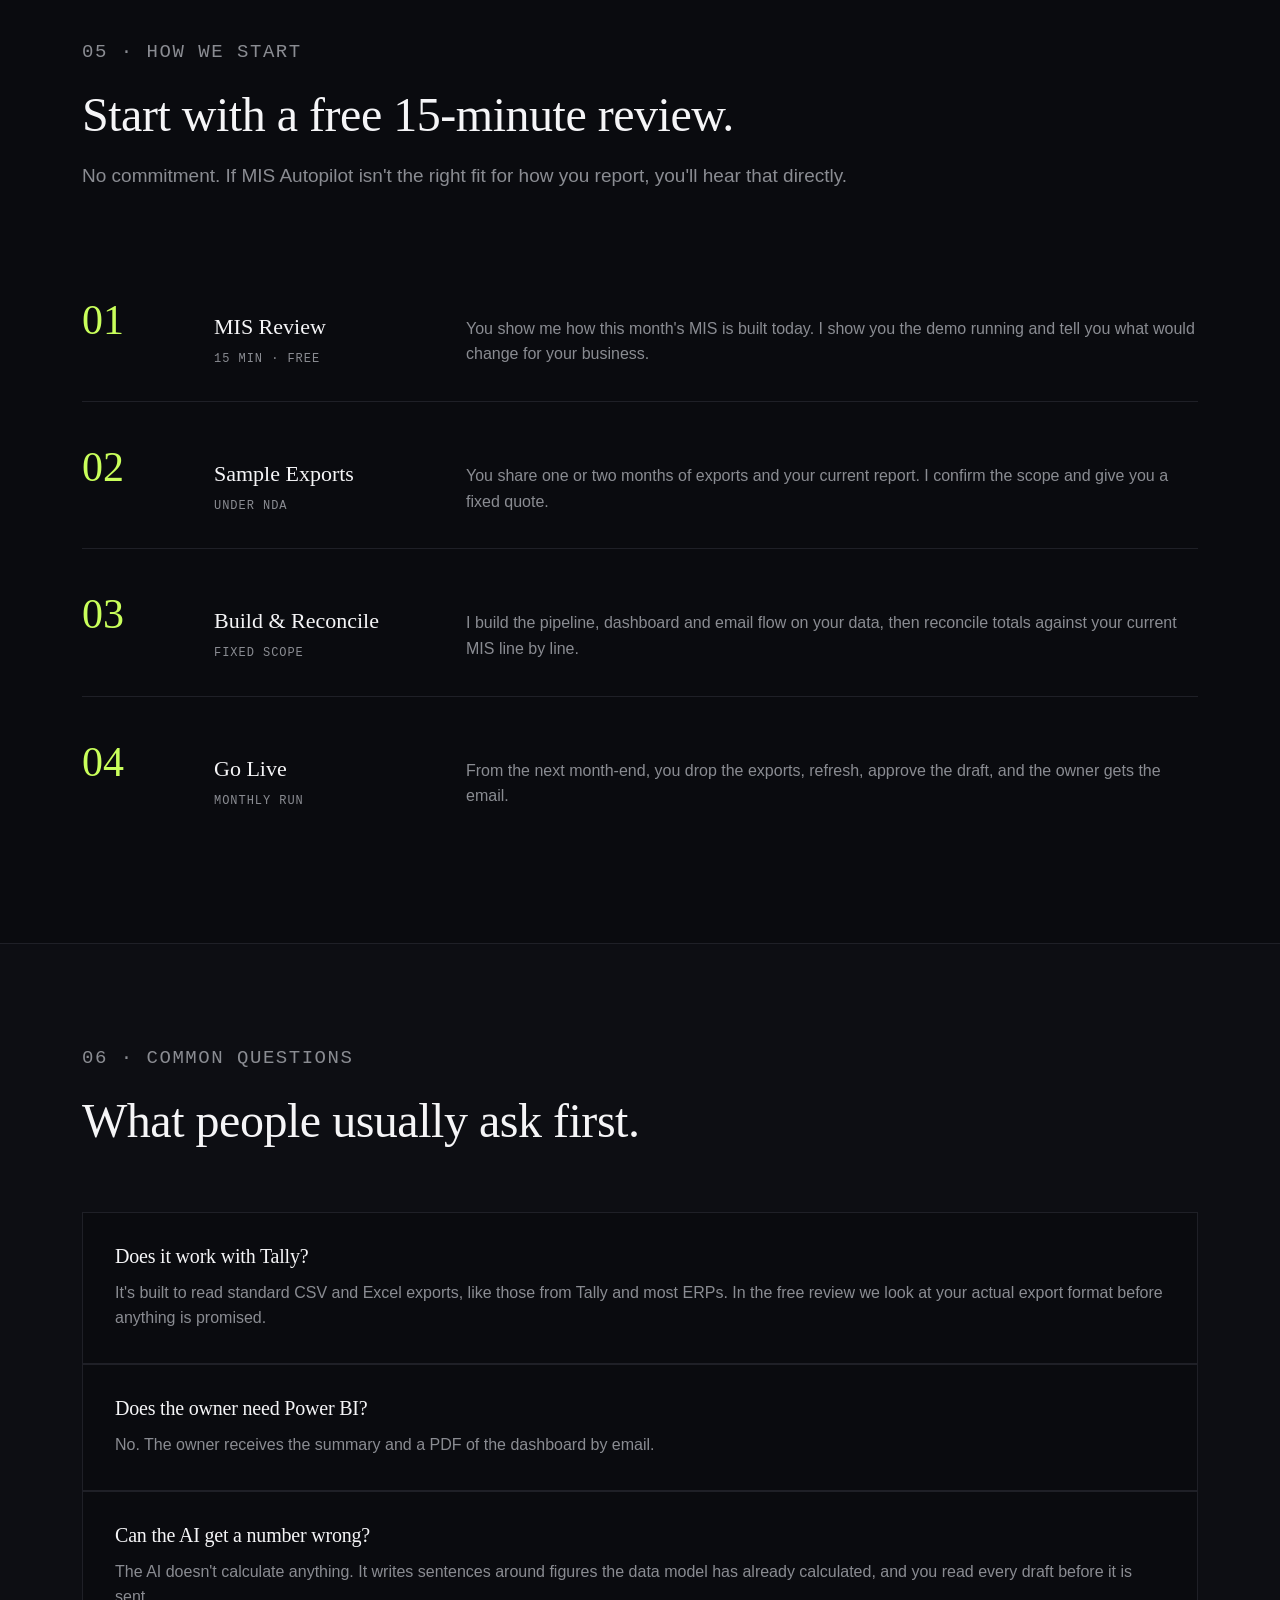
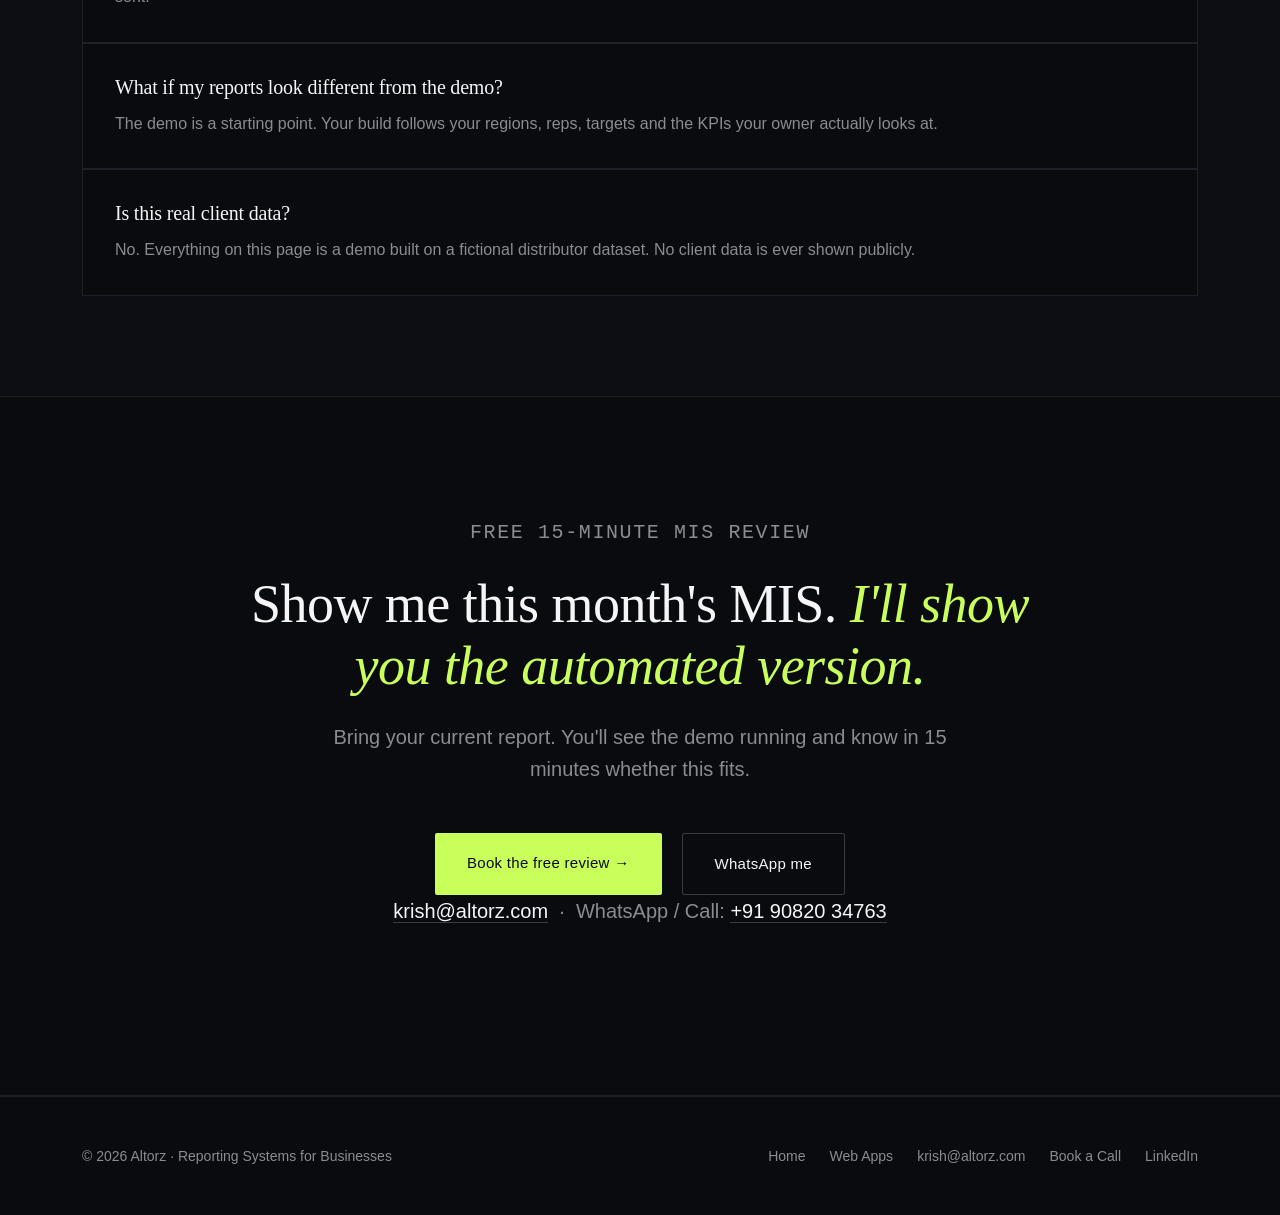
==== commit e33430e0: "Fix image aspect ratio on mobile" ====
--- a/mis-autopilot.html
+++ b/mis-autopilot.html
@@ -41,7 +41,7 @@
   font-size: 17px;
   -webkit-font-smoothing: antialiased;
 }
-img { max-width: 100%; display: block; }
+img { max-width: 100%; height: auto; display: block; }
 .container { max-width: 1180px; margin: 0 auto; padding: 0 32px; }
 h1, h2, h3, h4 { font-family: Georgia, 'Fraunces', serif; font-weight: normal; letter-spacing: -0.01em; line-height: 1.15; }
 em { font-style: italic; color: var(--signal-lime); }
